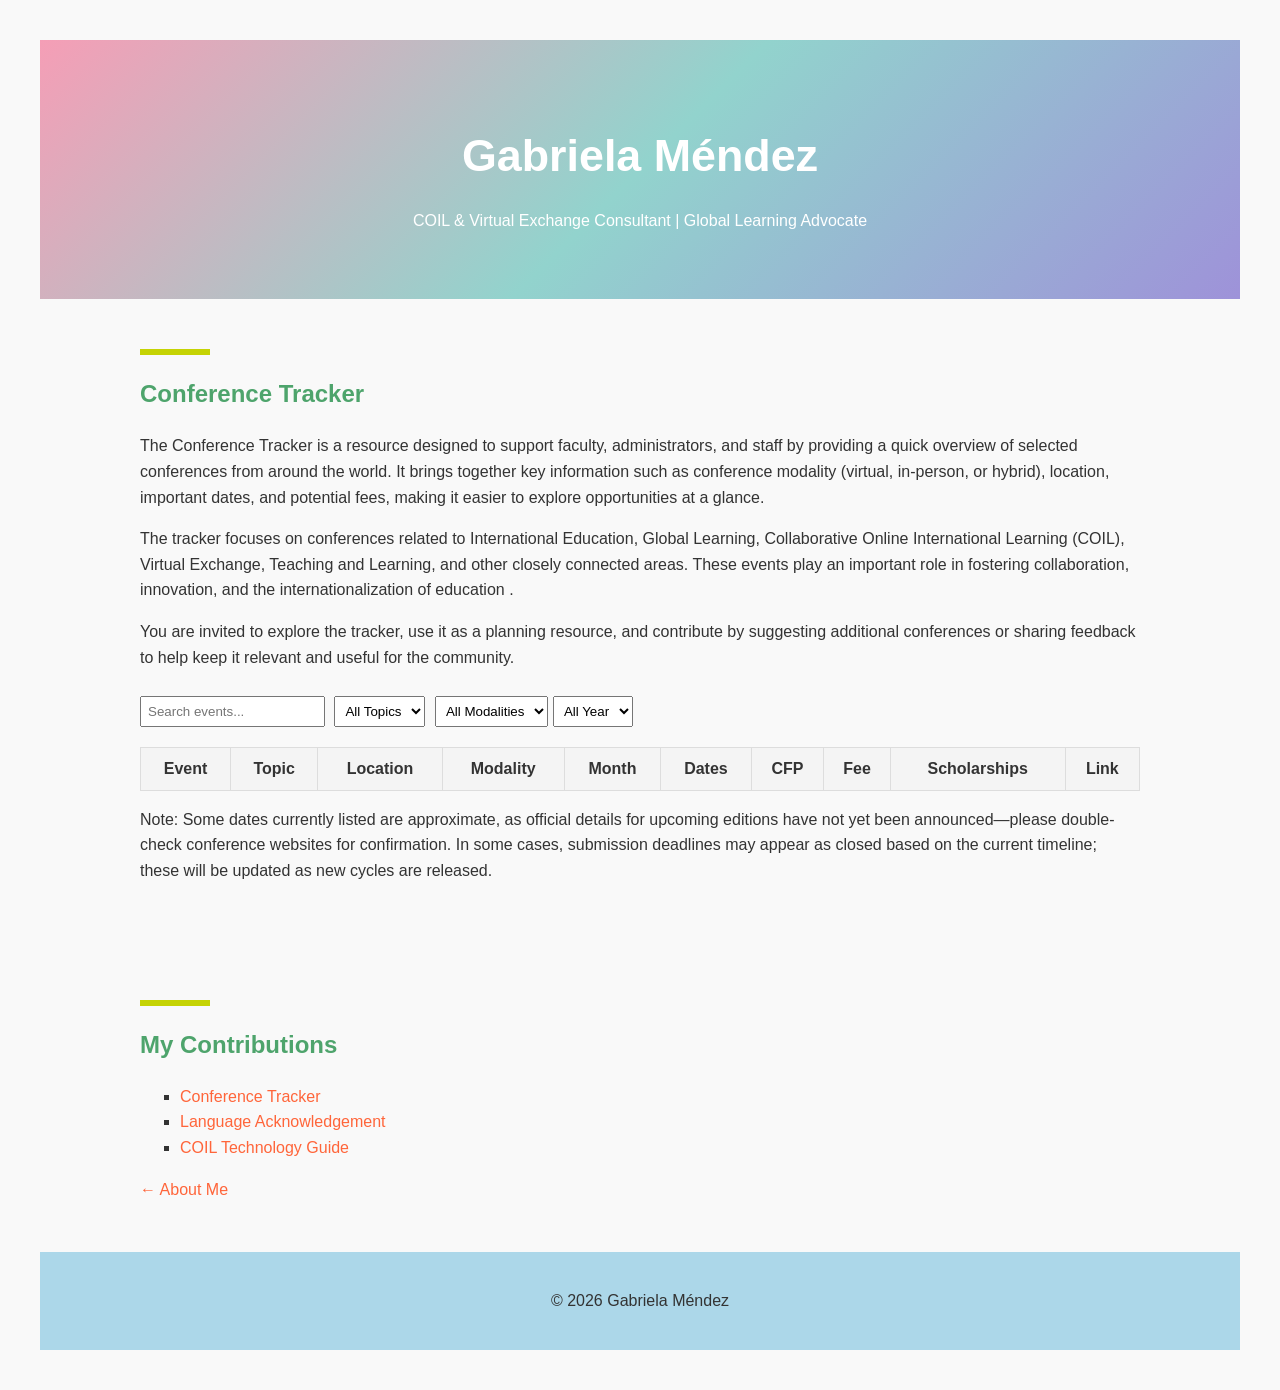
==== conferences.html @ e9963819 "Fix HTML structure by closing section tag" ====
<!DOCTYPE html>
<html lang="en">
<head>
  <meta charset="UTF-8">
  <title>Gabriela Méndez</title>
  <link href="https://fonts.googleapis.com/css2?family=Manrope:wght@300;400;600;800&display=swap" rel="stylesheet">
  <link rel="stylesheet" href="styles.css">
</head>

<body>

<header>
  <h1>Gabriela Méndez</h1>
  <p class="subtitle">COIL & Virtual Exchange Consultant | Global Learning Advocate</p>
</header>
<section>  
  <h2>Conference Tracker</h2>
  <p>The Conference Tracker is a resource designed to support faculty, administrators, and staff by providing a quick overview of selected conferences from around the world. It brings together key information such as conference modality (virtual, in-person, or hybrid), location, important dates, and potential fees, making it easier to explore opportunities at a glance.</p>
  <p>The tracker focuses on conferences related to International Education, Global Learning, Collaborative Online International Learning (COIL), Virtual Exchange, Teaching and Learning, and other closely connected areas. These events play an important role in fostering collaboration, innovation, and the internationalization of education .</p>
  <p>You are invited to explore the tracker, use it as a planning resource, and contribute by suggesting additional conferences or sharing feedback to help keep it relevant and useful for the community.</p>
 
<head>
  <meta charset="UTF-8">
  <style>
    body { font-family: Arial; margin: 40px; }
    h1 { margin-bottom: 10px; }
    input, select { margin: 10px 5px 20px 0; padding: 6px; }
    table { border-collapse: collapse; width: 100%; }
    th, td { border: 1px solid #ddd; padding: 8px; }
    th { background: #f4f4f4; }
    tr:hover { background: #f9f9f9; }
  </style>
</head>
<body>

<input type="text" id="search" placeholder="Search events...">
<select id="topicFilter">
  <option value="">All Topics</option>
</select>
<select id="modalityFilter">
  <option value="">All Modalities</option>
</select><select id="monthFilter">
  <option value="">All Year</option>
</select>

<table id="table">
  <thead>
    <tr>
      <th>Event</th>
      <th>Topic</th>
      <th>Location</th>
      <th>Modality</th>      
      <th>Month</th>
      <th>Dates</th>
      <th>CFP</th>
      <th>Fee</th>
      <th>Scholarships</th>
      <th>Link</th>
    </tr>
  </thead>
  <tbody></tbody>
</table>

<script>
let data = [];

fetch('conferences.json')
  .then(res => res.json())
  .then(json => {
    data = json;
    populateFilters();
    renderTable();
  });

function populateFilters() {
  const topics = [...new Set(data.map(d => d.topic))];
  const modalities = [...new Set(data.map(d => d.modality))];
  const months = [...new Set(data.map(d => d.month))];


  topics.forEach(t => {
    topicFilter.innerHTML += `<option value="${t}">${t}</option>`;
  });

  modalities.forEach(m => {
    modalityFilter.innerHTML += `<option value="${m}">${m}</option>`;
  });
  months.forEach(m => {
    monthFilter.innerHTML += `<option value="${m}">${m}</option>`;
  });
}

function renderTable() {
  const search = document.getElementById('search').value.toLowerCase();
  const topic = document.getElementById('topicFilter').value;
  const modality = document.getElementById('modalityFilter').value;
  const month = document.getElementById('monthFilter').value;


  const filtered = data.filter(d =>
    (!search || d.event.toLowerCase().includes(search)) &&
    (!topic || d.topic === topic) &&
    (!modality || d.modality === modality) &&
    (!month || d.month === month)

  );

  const tbody = document.querySelector('#table tbody');
  tbody.innerHTML = '';

  filtered.forEach(d => {
    tbody.innerHTML += `
      <tr>
        <td>${d.event}</td>
        <td>${d.topic}</td>
        <td>${d.location}</td>
        <td>${d.modality}</td>        
        <td>${d.month}</td>
        <td>${d.dates}</td>
        <td>${d.cfp}</td>
        <td>${d.fee}</td>
        <td>${d.scholarships}</td>
        <td><a href="${d.link}" target="_blank">Info</a></td>
      </tr>
    `;
  });
}

document.getElementById('search').addEventListener('input', renderTable);
document.getElementById('topicFilter').addEventListener('change', renderTable);
document.getElementById('modalityFilter').addEventListener('change', renderTable);
document.getElementById('monthFilter').addEventListener('change', renderTable);

</script>
  <p>Note: Some dates currently listed are approximate, as official details for upcoming editions have not yet been announced—please double-check conference websites for confirmation. In some cases, submission deadlines may appear as closed based on the current timeline; these will be updated as new cycles are released.</p>

  </section>
<section class="links">
  <h2>My Contributions</h2>
  <ul>
    <li><a href="conferences.html">Conference Tracker</a></li>
    <li><a href="language.html">Language Acknowledgement</a></li>
    <li><a href="guide.html">COIL Technology Guide</a></li>
  </ul>
    <!-- Back Button -->
      <a href="index.html" class="back-btn">← About Me</a>
</section>

<footer>
  <p>© 2026 Gabriela Méndez</p>
</footer>
</body>
</html>
---- styles.css ----
body {
  font-family: 'Manrope', sans-serif;
  margin: 0;
  line-height: 1.6;
  background: #f9f9f9;
  color: #333;
}

/* HEADER */
header {
  background: linear-gradient(135deg, #f59eb6, #92d3cd, #9e92d9);
  padding: 50px 20px;
  text-align: center;
  color: white;
}

h1 {
  font-size: 2.8rem;
  font-weight: 800;
}

.subtitle {
  font-weight: 400;
}

/* SECTIONS */
section {
  padding: 50px 20px;
  max-width: 1000px;
  margin: auto;
}

h2 {
  color: #4ea46c;
  font-weight: 700;
}

/* HERO */
.hero {
  display: flex;
  gap: 30px;
  align-items: center;
  flex-wrap: wrap;
}

.hero img {
  width: 220px;
  border-radius: 50%;
  border: 6px solid #acd7e9;
}

/* LISTS */
ul {
  list-style: square;
}

/* LINKS */
.links a {
  color: #ff653a;
  text-decoration: none;
}

.links a:hover {
  text-decoration: underline;
}

/* GEOMETRIC ELEMENT */
section::before {
  content: "";
  display: block;
  width: 70px;
  height: 6px;
  background: #c5d304;
  margin-bottom: 15px;
}

/* FOOTER */
footer {
  text-align: center;
  padding: 20px;
  background: #acd7e9;
}
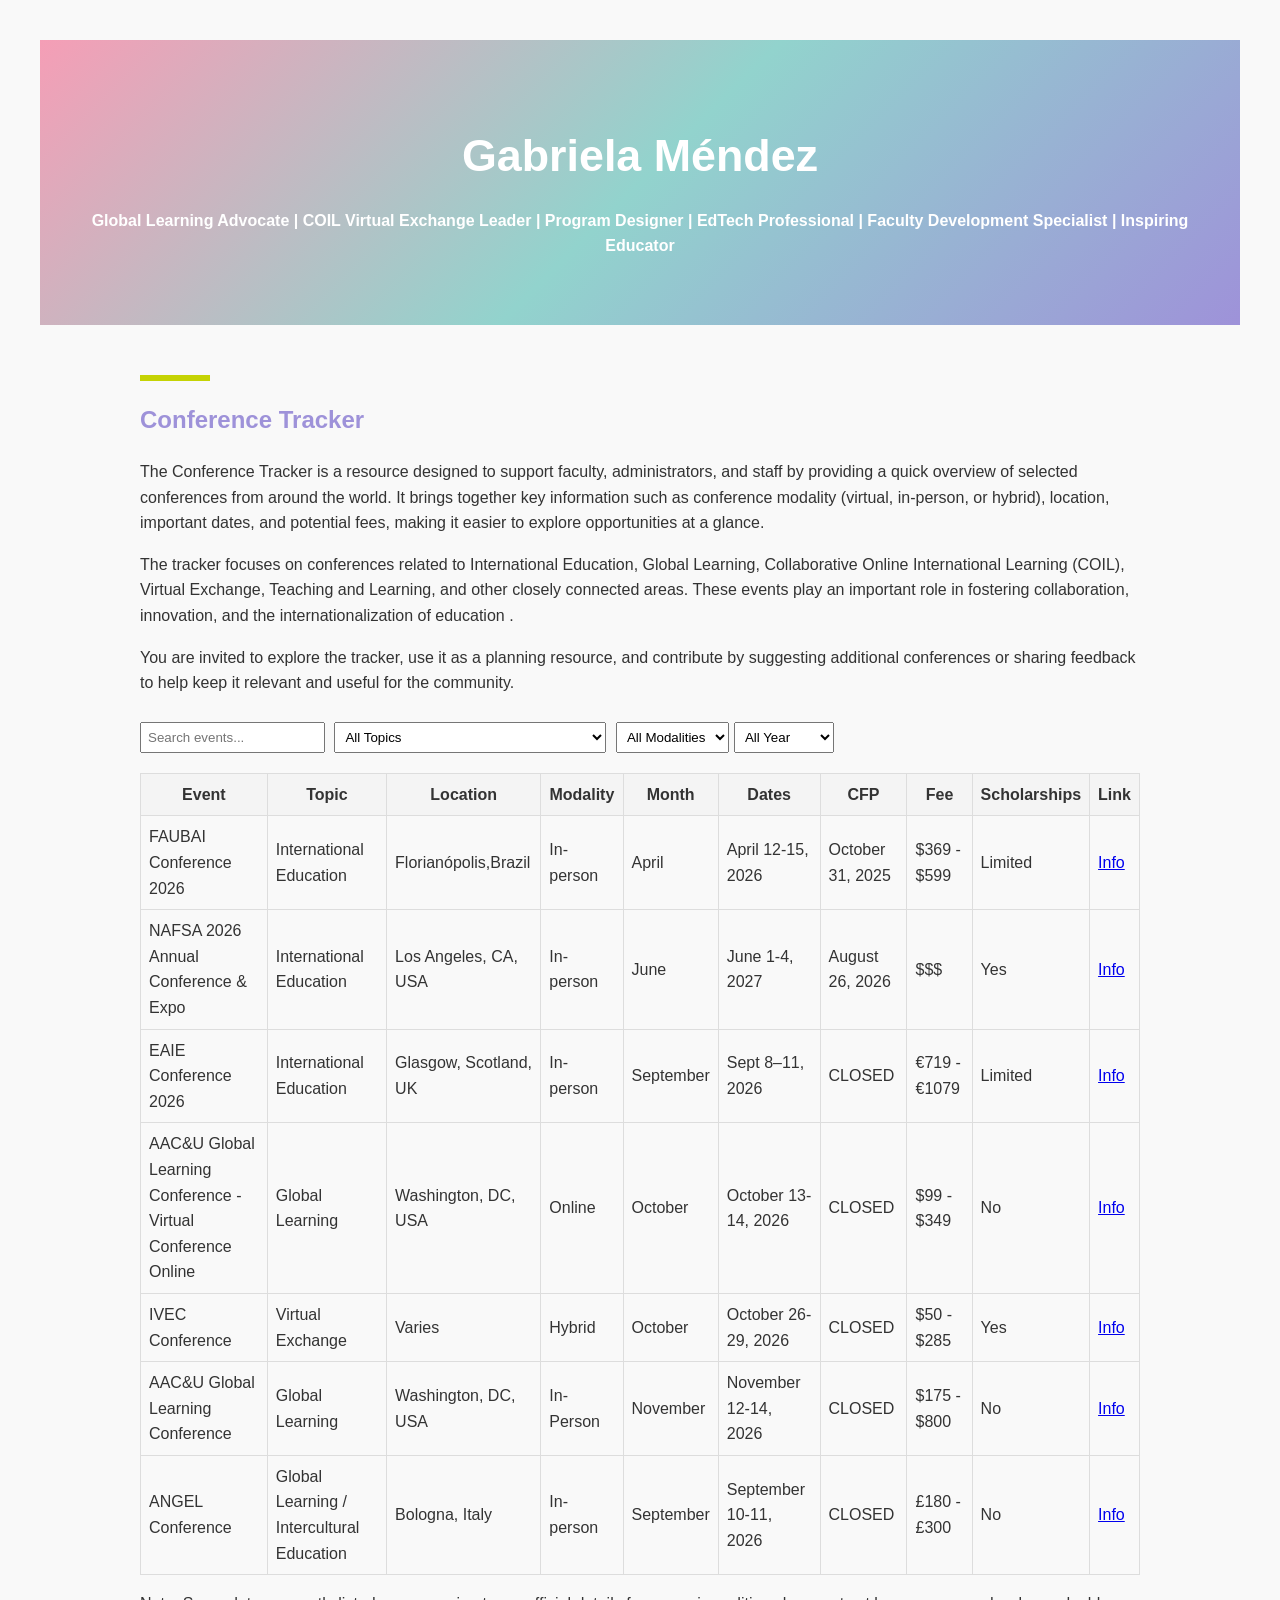
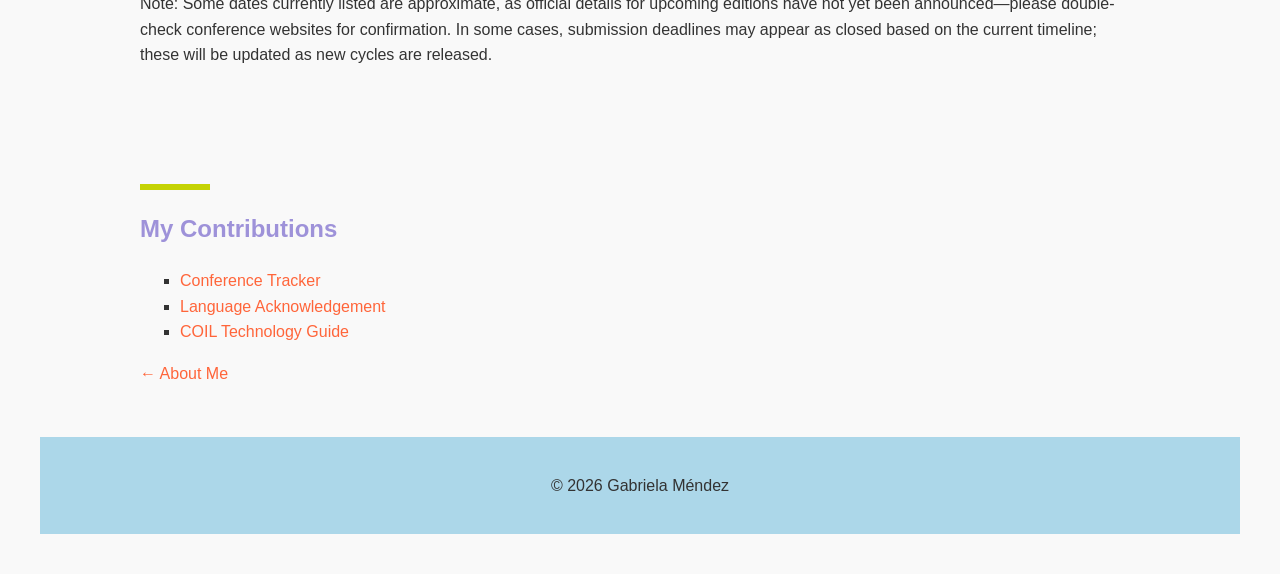
==== commit 1e61a59c: "Update subtitle with additional roles and expertise" ====
--- a/conferences.html
+++ b/conferences.html
@@ -12,7 +12,7 @@
 
 <header>
   <h1>Gabriela Méndez</h1>
-  <p class="subtitle">COIL & Virtual Exchange Consultant | Global Learning Advocate</p>
+  <p class="subtitle">Global Learning Advocate | COIL Virtual Exchange Leader | Program Designer | EdTech Professional | Faculty Development Specialist | Inspiring Educator</p>
 </header>
 <section>  
   <h2>Conference Tracker</h2>
--- a/styles.css
+++ b/styles.css
@@ -20,7 +20,7 @@
 }
 
 .subtitle {
-  font-weight: 400;
+  font-weight: 600;
 }
 
 /* SECTIONS */
@@ -31,7 +31,7 @@
 }
 
 h2 {
-  color: #4ea46c;
+  color: #9e92d9;
   font-weight: 700;
 }
 
@@ -46,7 +46,7 @@
 .hero img {
   width: 220px;
   border-radius: 50%;
-  border: 6px solid #acd7e9;
+  border: 6px solid #f59eb6;
 }
 
 /* LISTS */
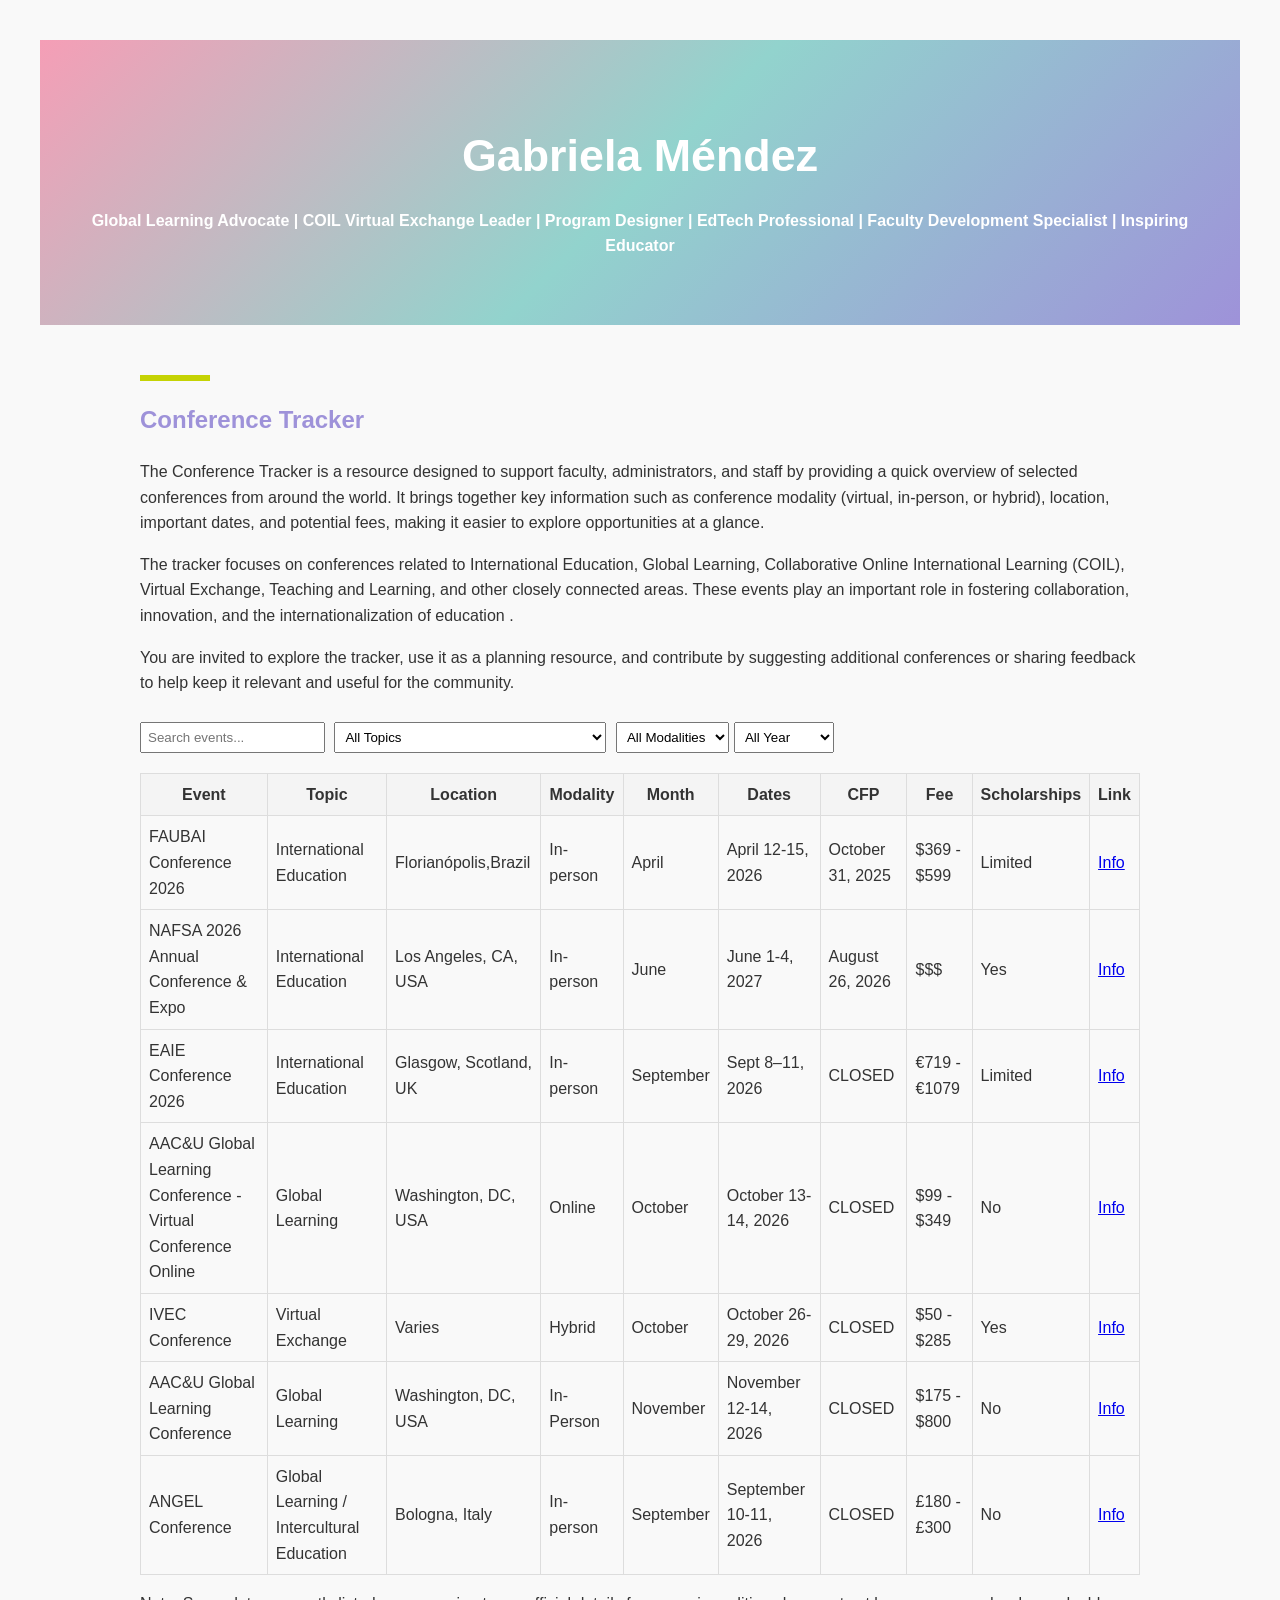
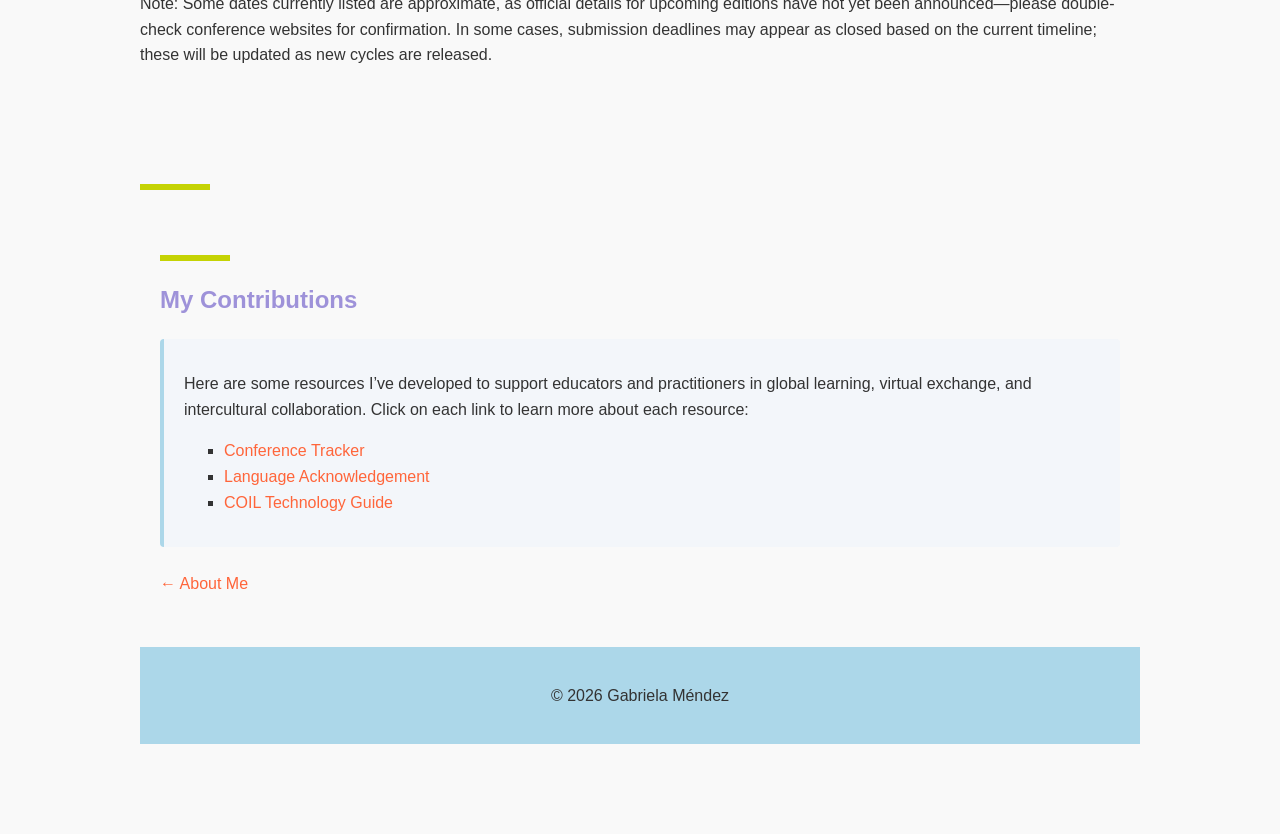
==== commit c9cdf459: "Add contributions section to conferences.html Added a section for personal contributions with resour" ====
--- a/conferences.html
+++ b/conferences.html
@@ -137,12 +137,16 @@
 
   </section>
 <section class="links">
+ <section class="links">
   <h2>My Contributions</h2>
+  <div style="background:#f3f6fa; border-left:4px solid #acd7e9; padding:16px 20px; border-radius:4px; margin-bottom:1.5em;">
+  <p>Here are some resources I’ve developed to support educators and practitioners in global learning, virtual exchange, and intercultural collaboration. Click on each link to learn more about each resource:</p>
   <ul>
     <li><a href="conferences.html">Conference Tracker</a></li>
     <li><a href="language.html">Language Acknowledgement</a></li>
     <li><a href="guide.html">COIL Technology Guide</a></li>
   </ul>
+</div>
     <!-- Back Button -->
       <a href="index.html" class="back-btn">← About Me</a>
 </section>
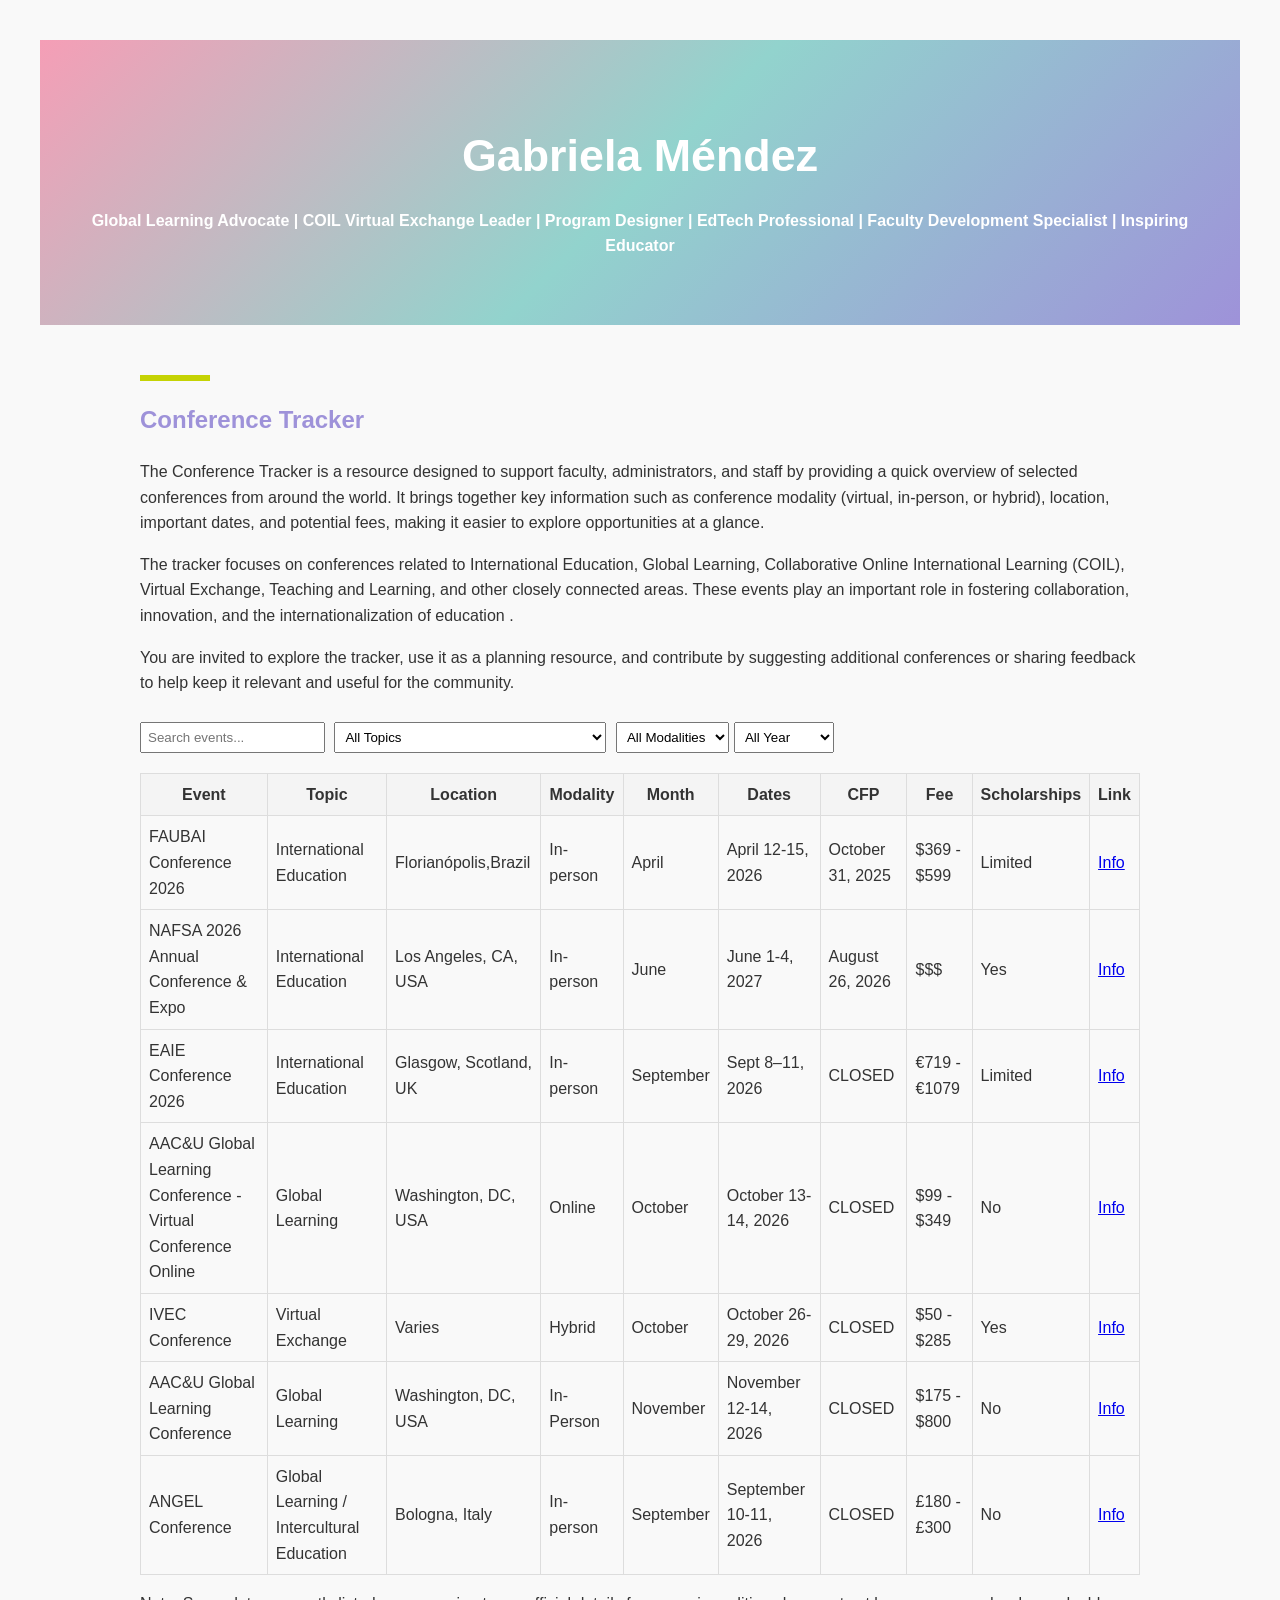
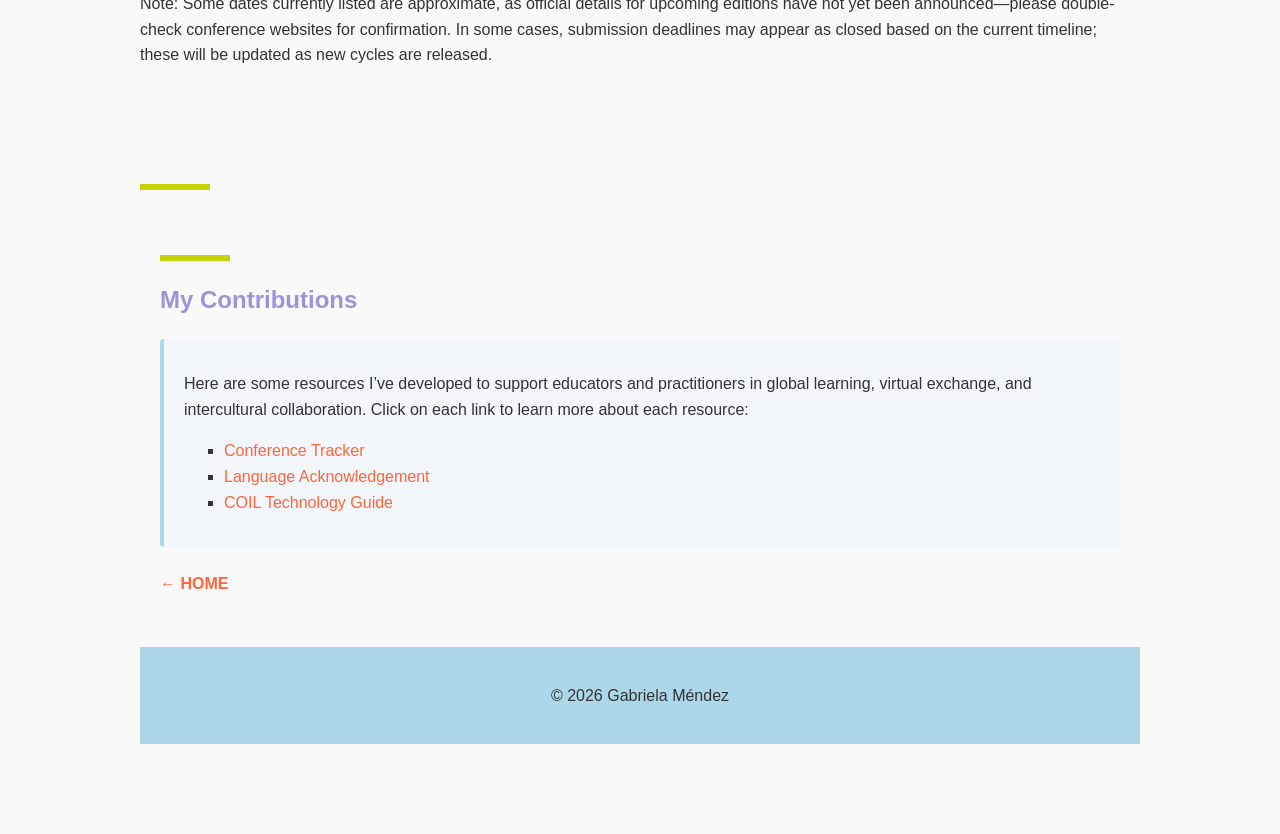
==== commit 59518180: "Change back button text to 'HOME'" ====
--- a/conferences.html
+++ b/conferences.html
@@ -148,7 +148,7 @@
   </ul>
 </div>
     <!-- Back Button -->
-      <a href="index.html" class="back-btn">← About Me</a>
+      <a href="index.html" class="back-btn"><strong>← HOME</strong></a>
 </section>
 
 <footer>
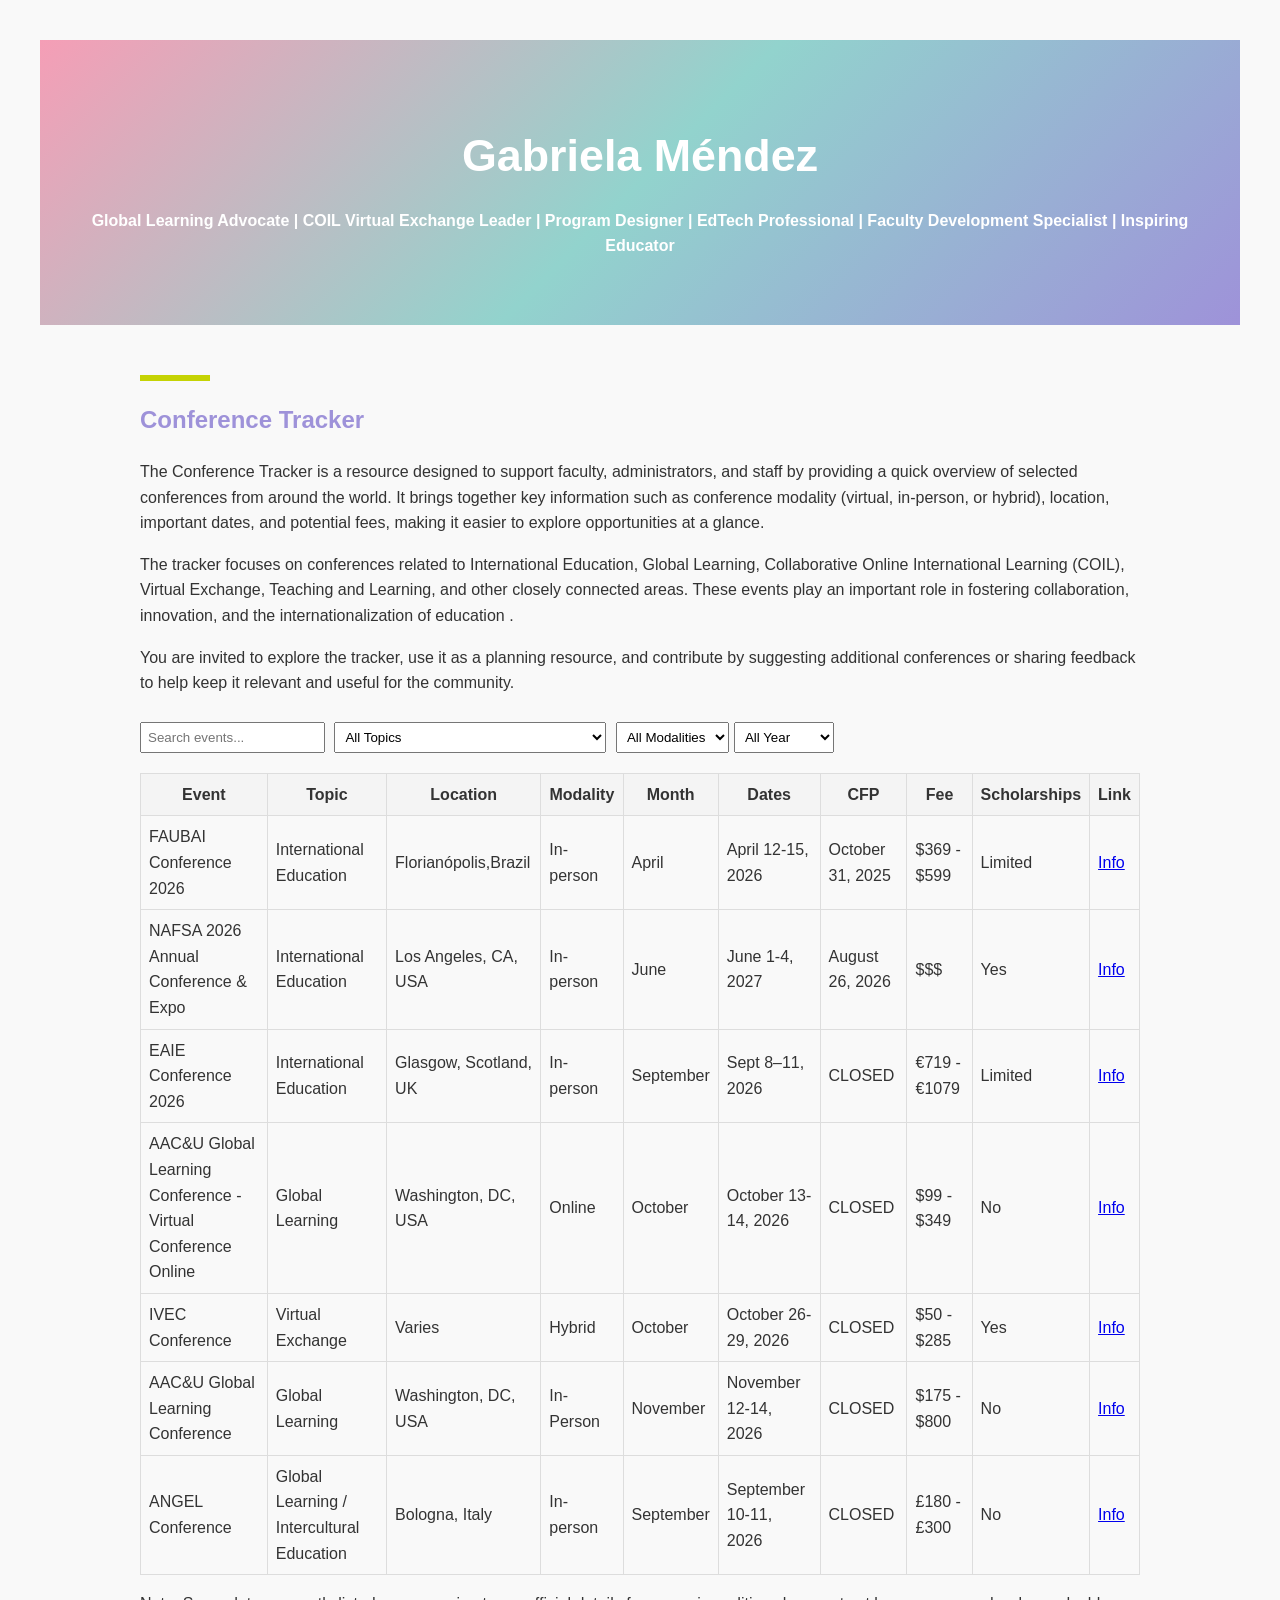
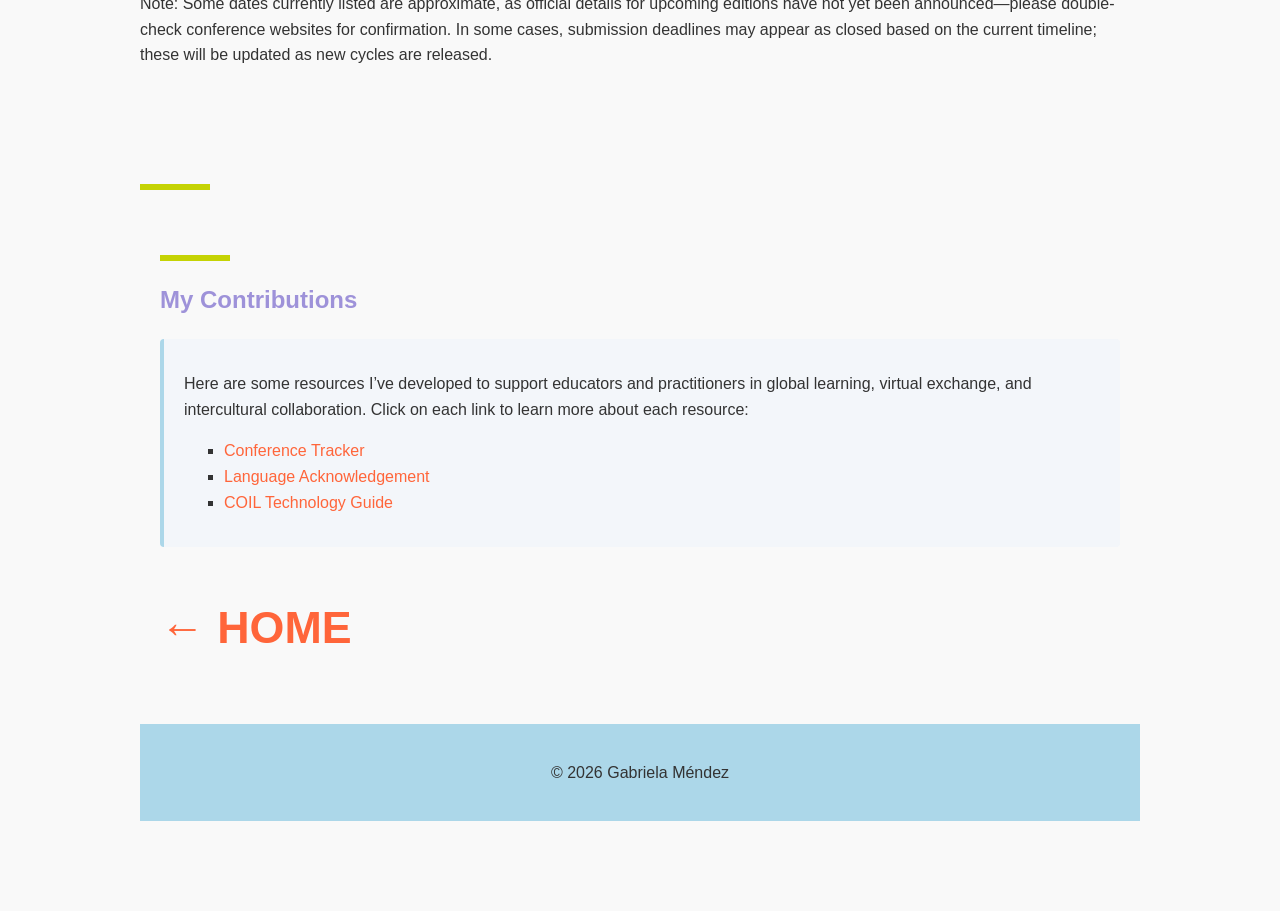
==== commit 42d742f3: "Change back button text to header element" ====
--- a/conferences.html
+++ b/conferences.html
@@ -148,7 +148,7 @@
   </ul>
 </div>
     <!-- Back Button -->
-      <a href="index.html" class="back-btn"><strong>← HOME</strong></a>
+      <a href="index.html" class="back-btn"><h1><strong>← HOME</strong></h1></a>
 </section>
 
 <footer>
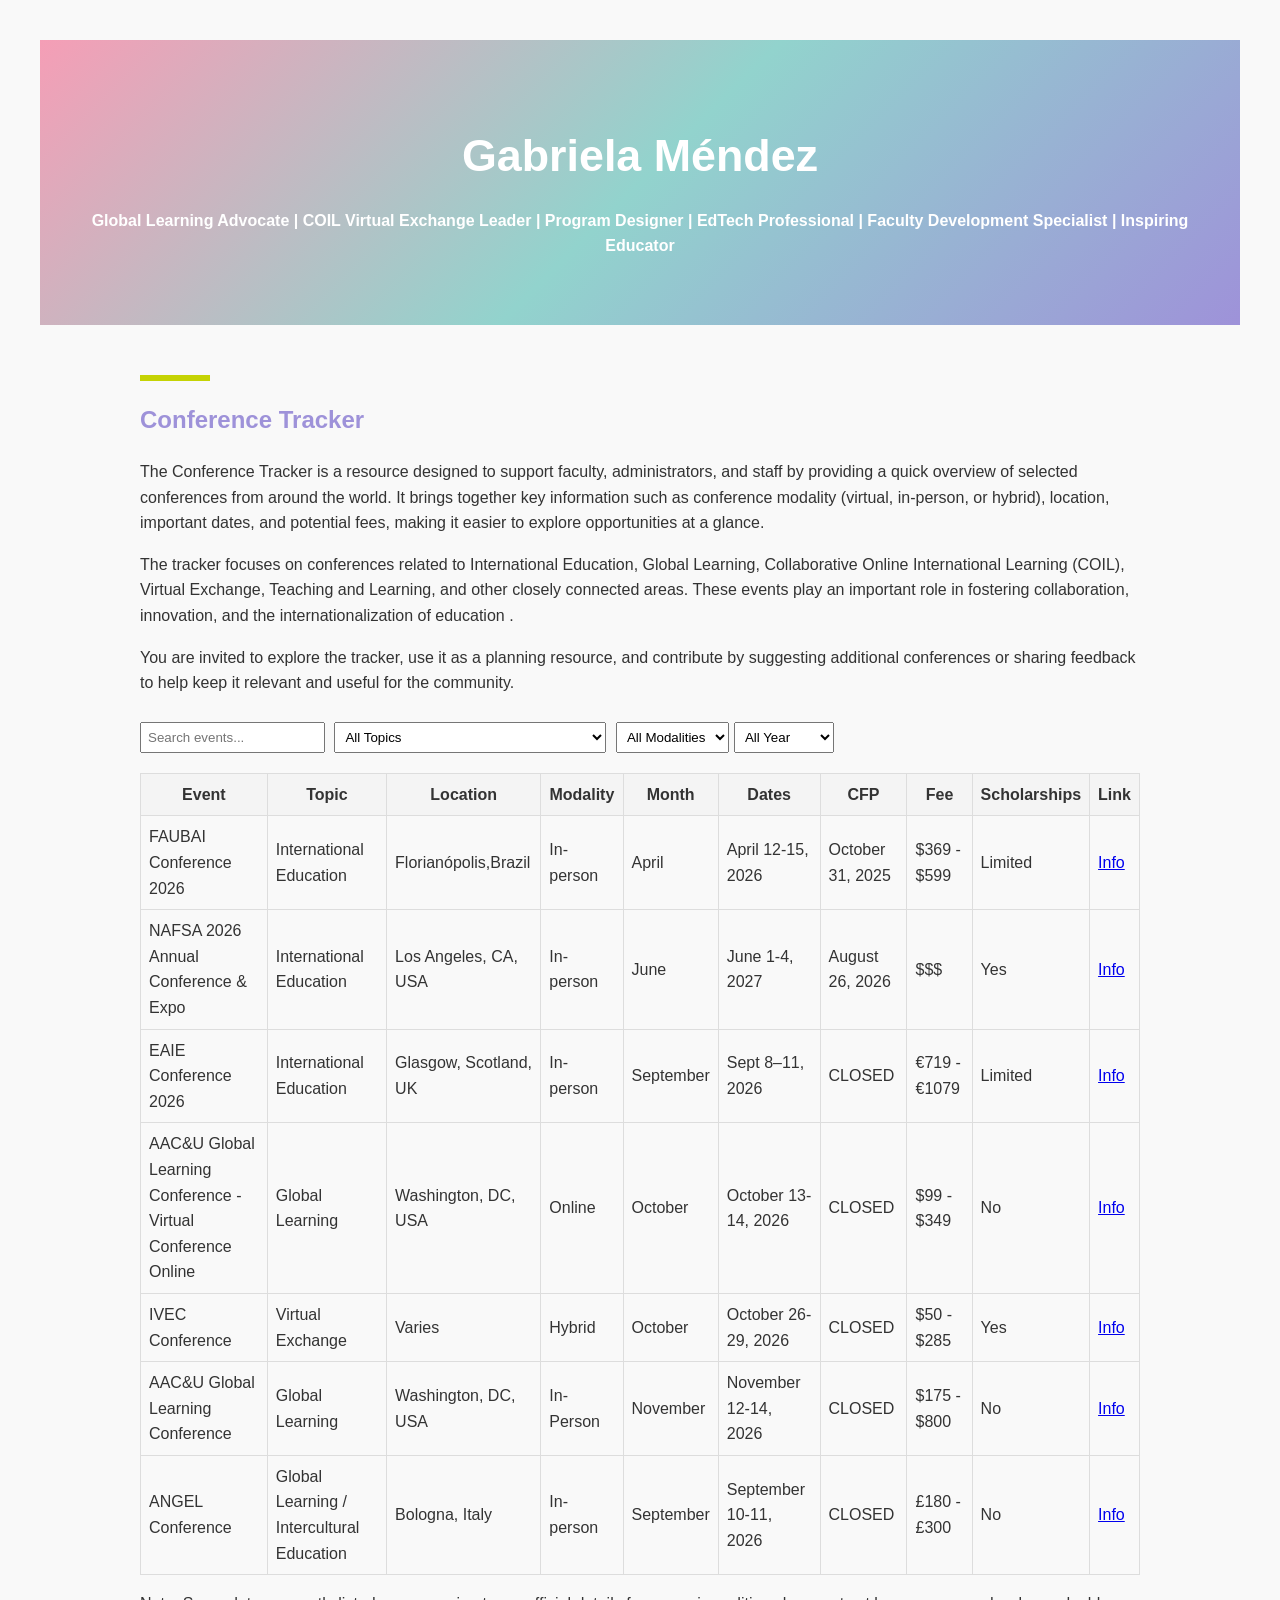
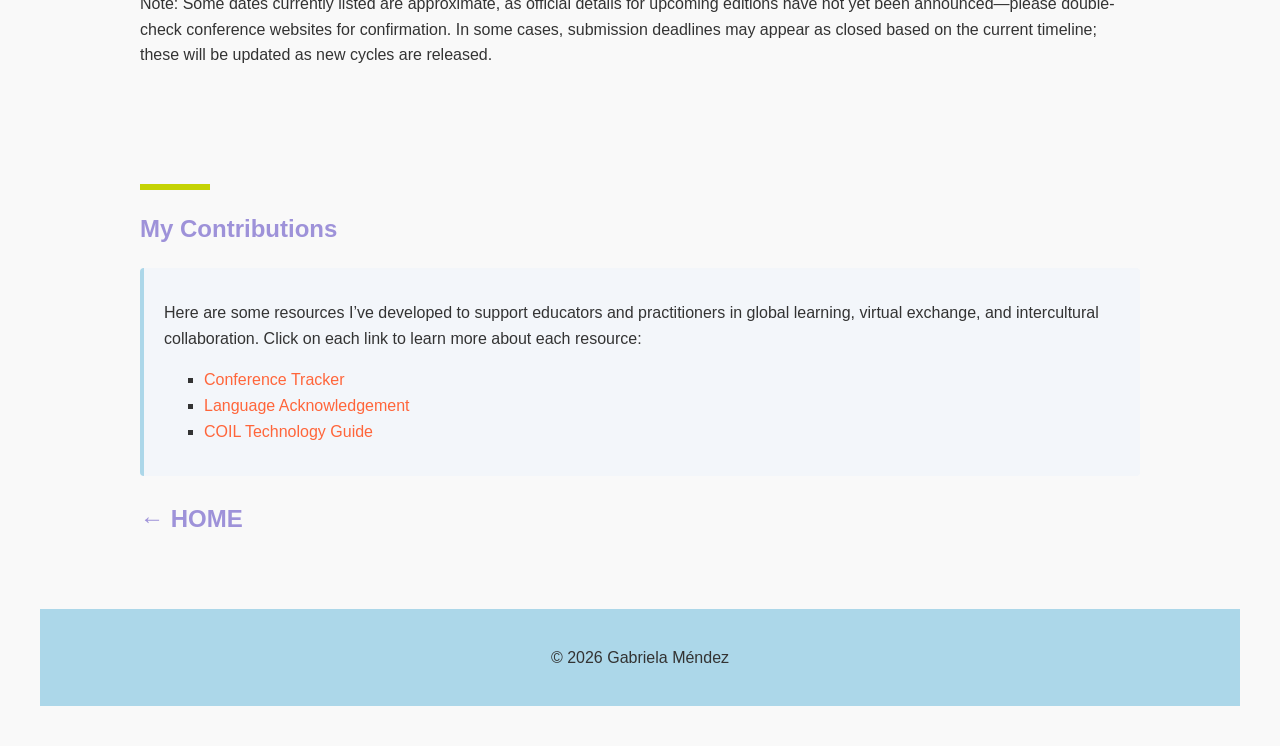
==== commit 5bc11a4d: "Change back button header from h1 to h2" ====
--- a/conferences.html
+++ b/conferences.html
@@ -136,7 +136,6 @@
   <p>Note: Some dates currently listed are approximate, as official details for upcoming editions have not yet been announced—please double-check conference websites for confirmation. In some cases, submission deadlines may appear as closed based on the current timeline; these will be updated as new cycles are released.</p>
 
   </section>
-<section class="links">
  <section class="links">
   <h2>My Contributions</h2>
   <div style="background:#f3f6fa; border-left:4px solid #acd7e9; padding:16px 20px; border-radius:4px; margin-bottom:1.5em;">
@@ -148,7 +147,7 @@
   </ul>
 </div>
     <!-- Back Button -->
-      <a href="index.html" class="back-btn"><h1><strong>← HOME</strong></h1></a>
+      <a href="index.html" class="back-btn"><h2><strong>← HOME</strong></h2></a>
 </section>
 
 <footer>
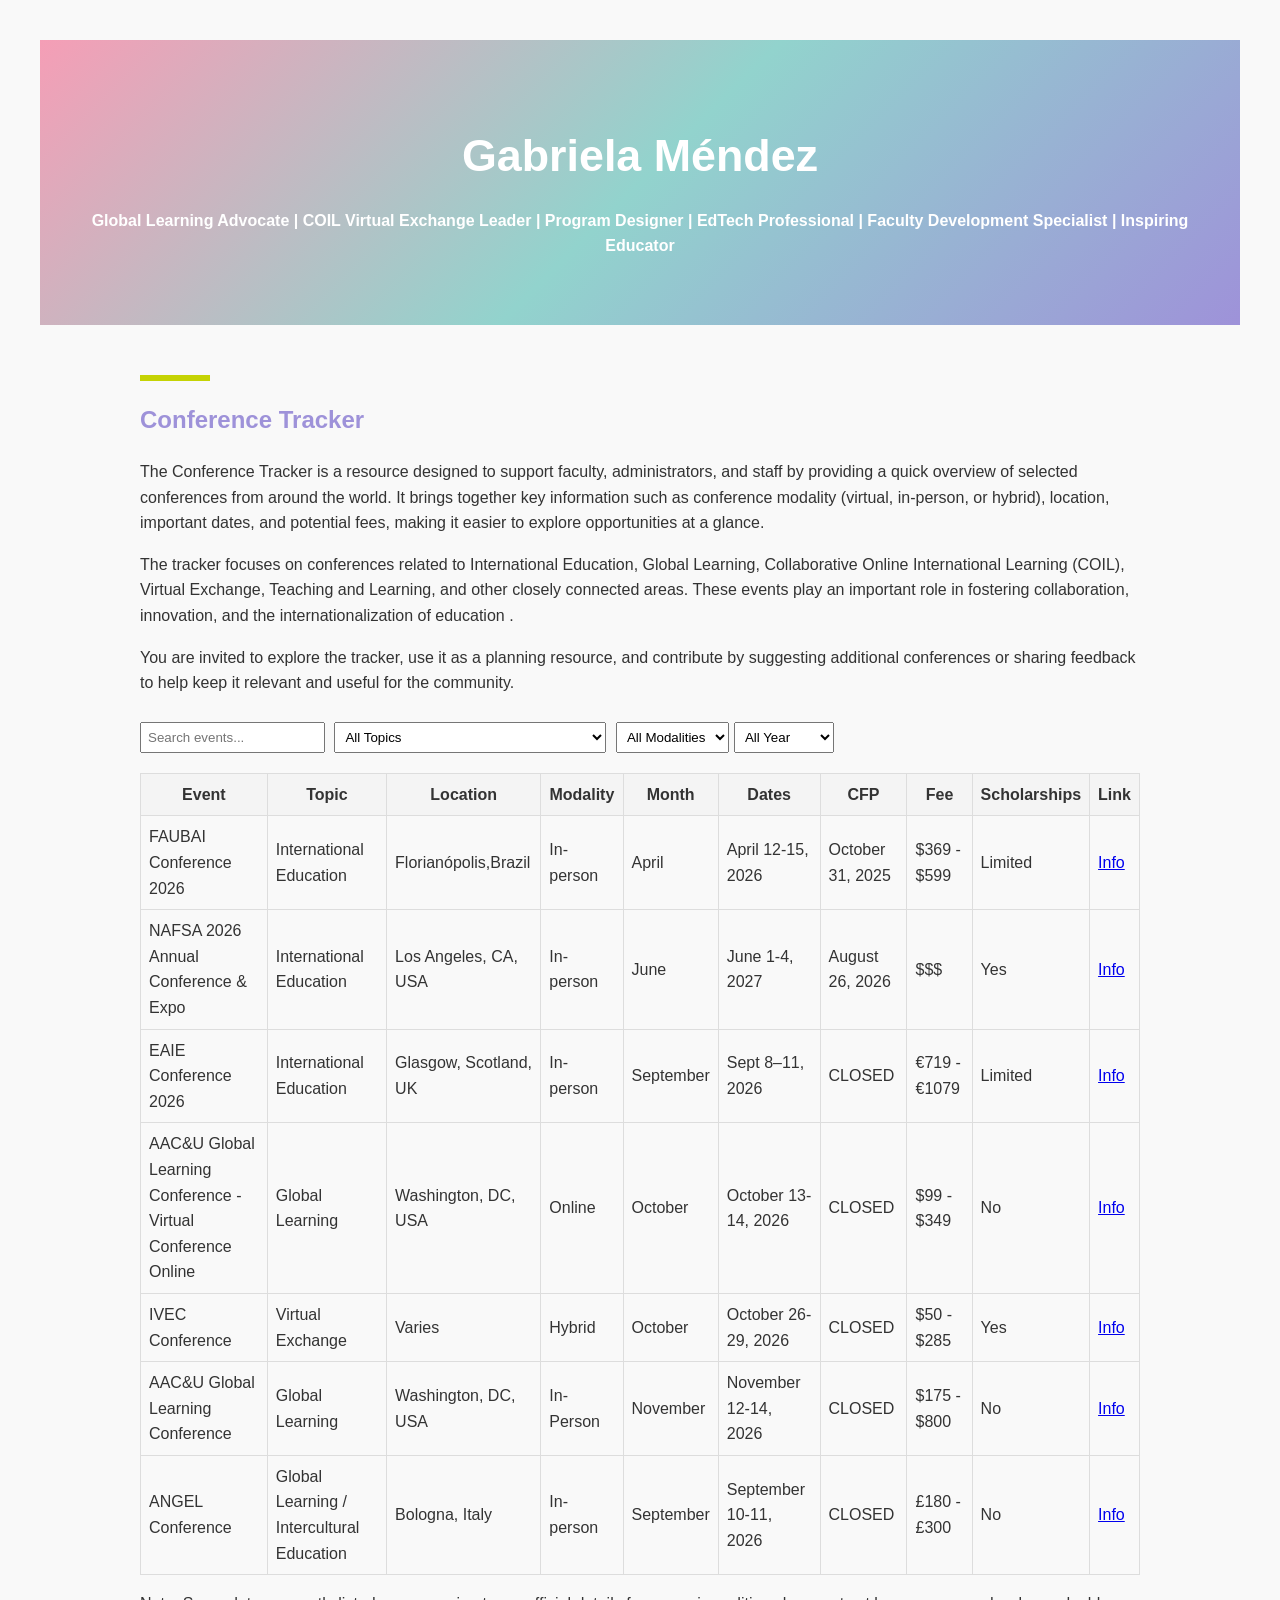
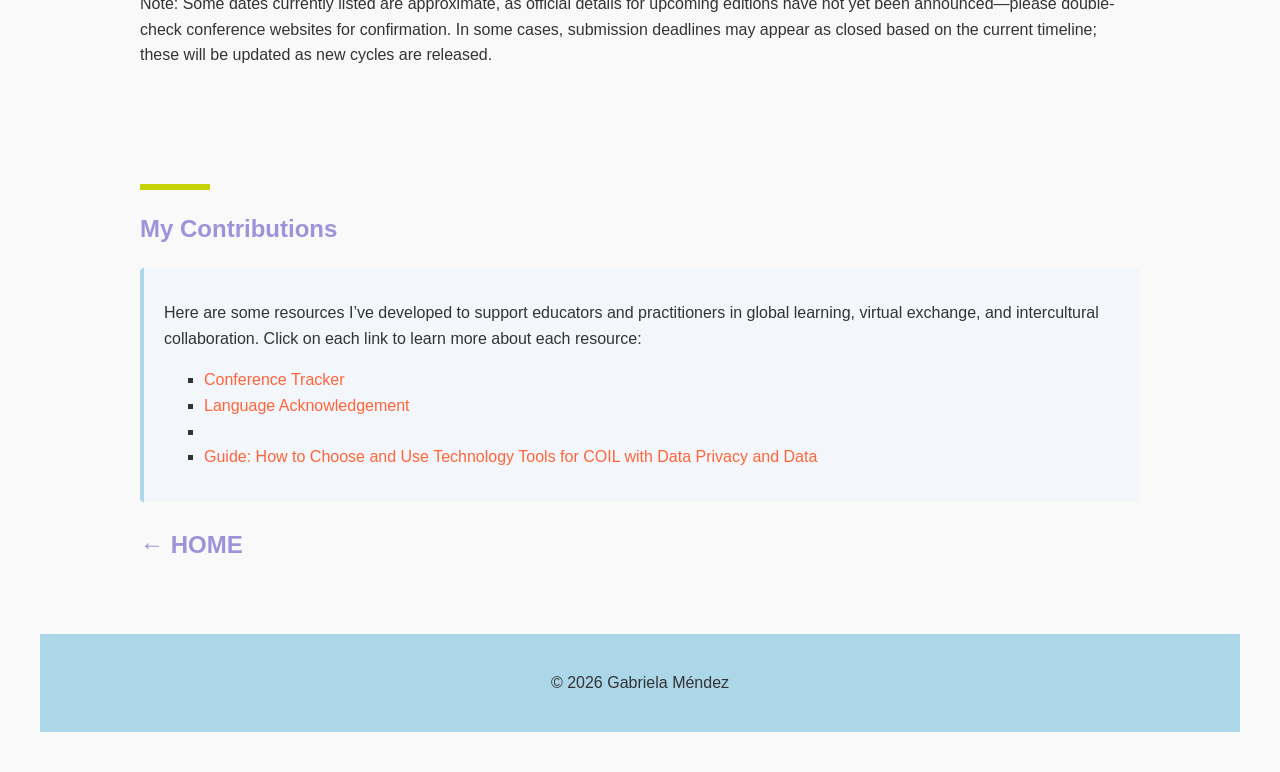
==== commit ef7264c3: "Fix link formatting for COIL Technology Guide" ====
--- a/conferences.html
+++ b/conferences.html
@@ -143,7 +143,8 @@
   <ul>
     <li><a href="conferences.html">Conference Tracker</a></li>
     <li><a href="language.html">Language Acknowledgement</a></li>
-    <li><a href="guide.html">COIL Technology Guide</a></li>
+    <li><a href="guide.html">    <li><a href="guide.html">Guide: How to Choose and Use Technology Tools for COIL with Data Privacy and Data</a></li>
+</a></li>
   </ul>
 </div>
     <!-- Back Button -->
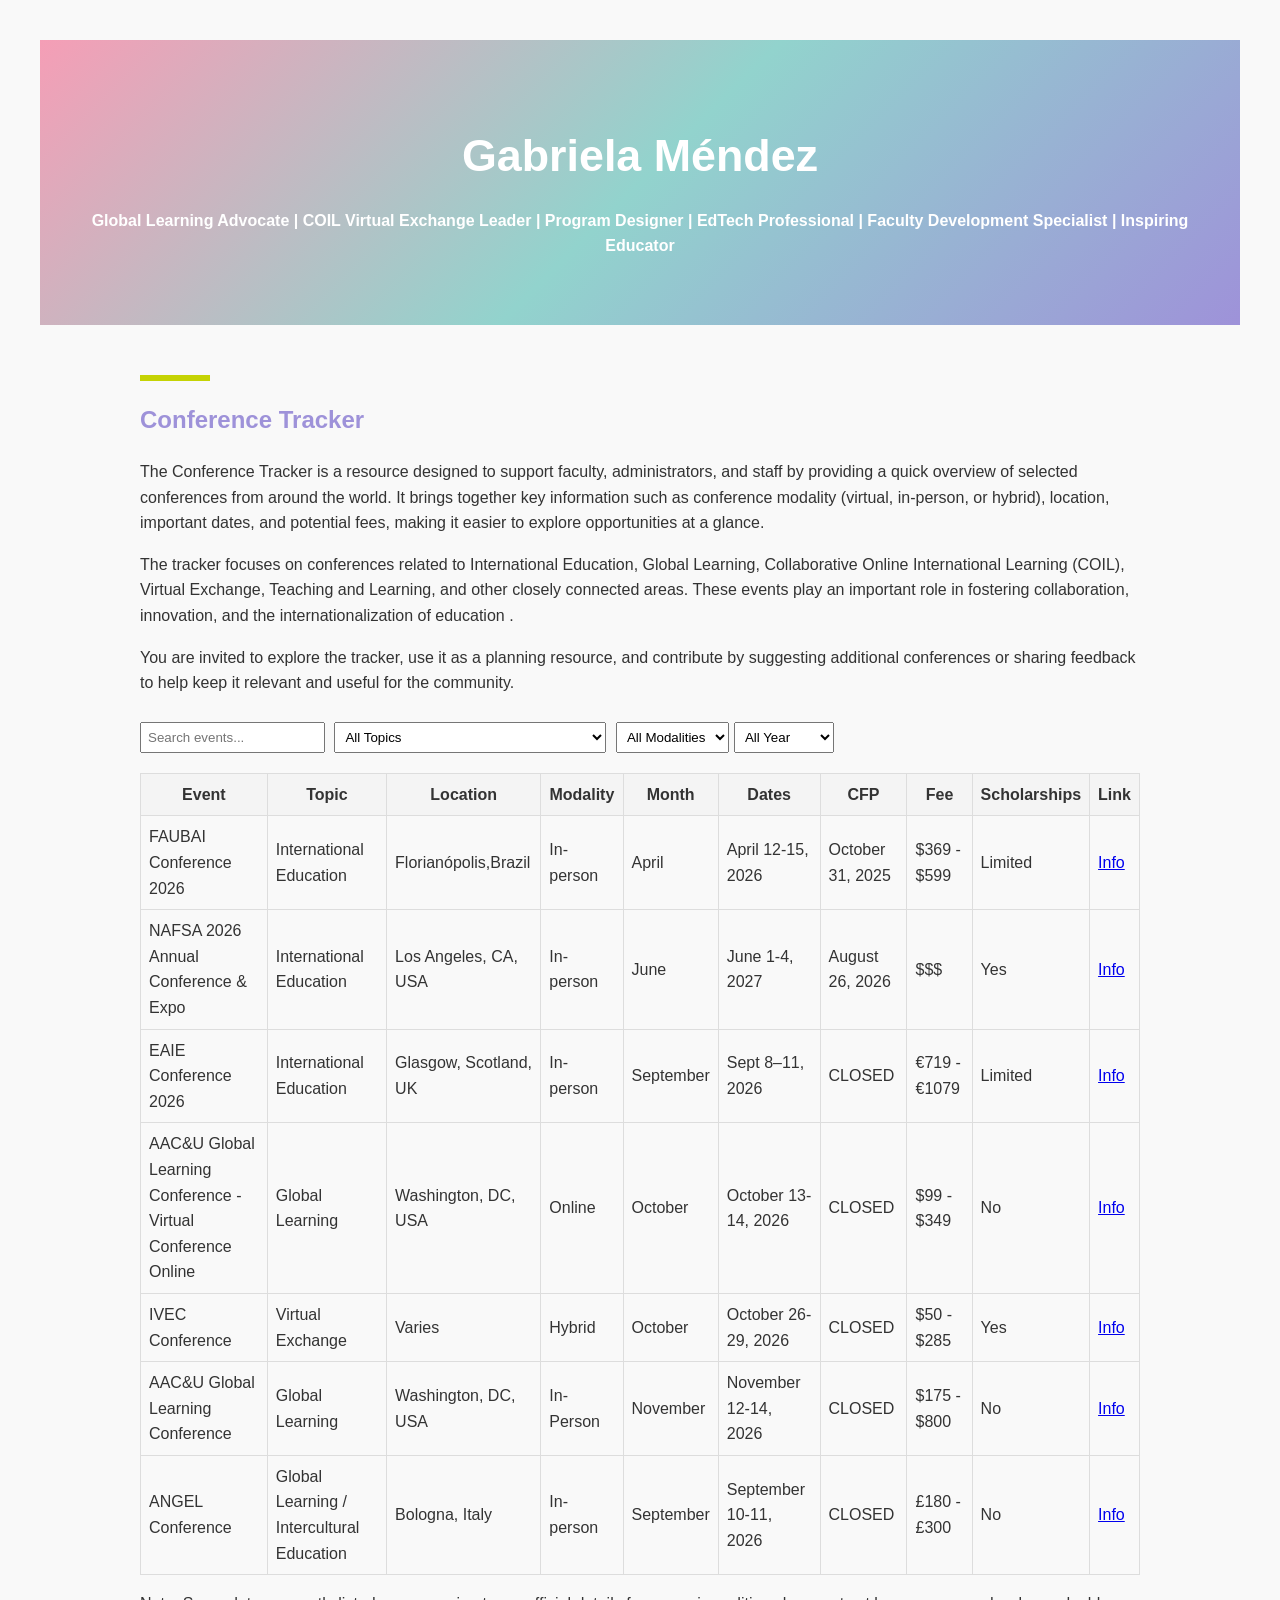
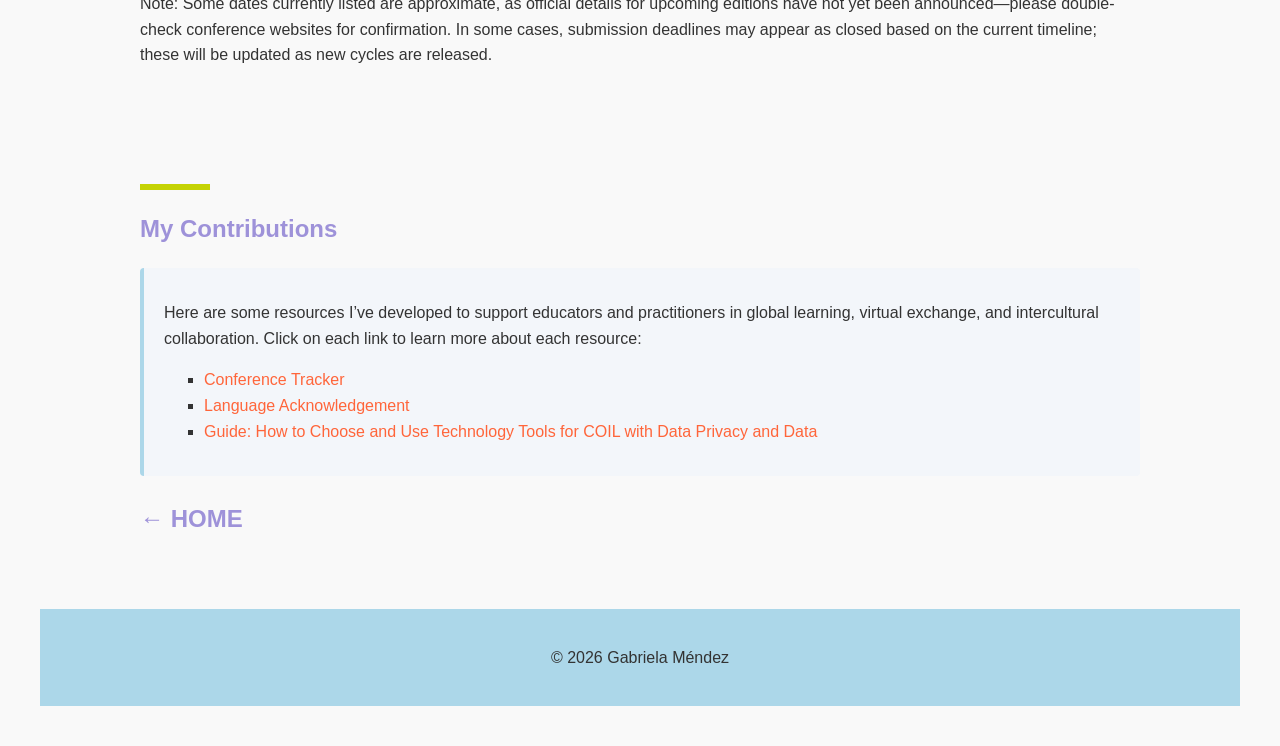
==== commit e04df6fa: "Fix formatting of guide link in conferences.html" ====
--- a/conferences.html
+++ b/conferences.html
@@ -143,7 +143,7 @@
   <ul>
     <li><a href="conferences.html">Conference Tracker</a></li>
     <li><a href="language.html">Language Acknowledgement</a></li>
-    <li><a href="guide.html">    <li><a href="guide.html">Guide: How to Choose and Use Technology Tools for COIL with Data Privacy and Data</a></li>
+    <li><a href="guide.html">Guide: How to Choose and Use Technology Tools for COIL with Data Privacy and Data</a></li>
 </a></li>
   </ul>
 </div>
